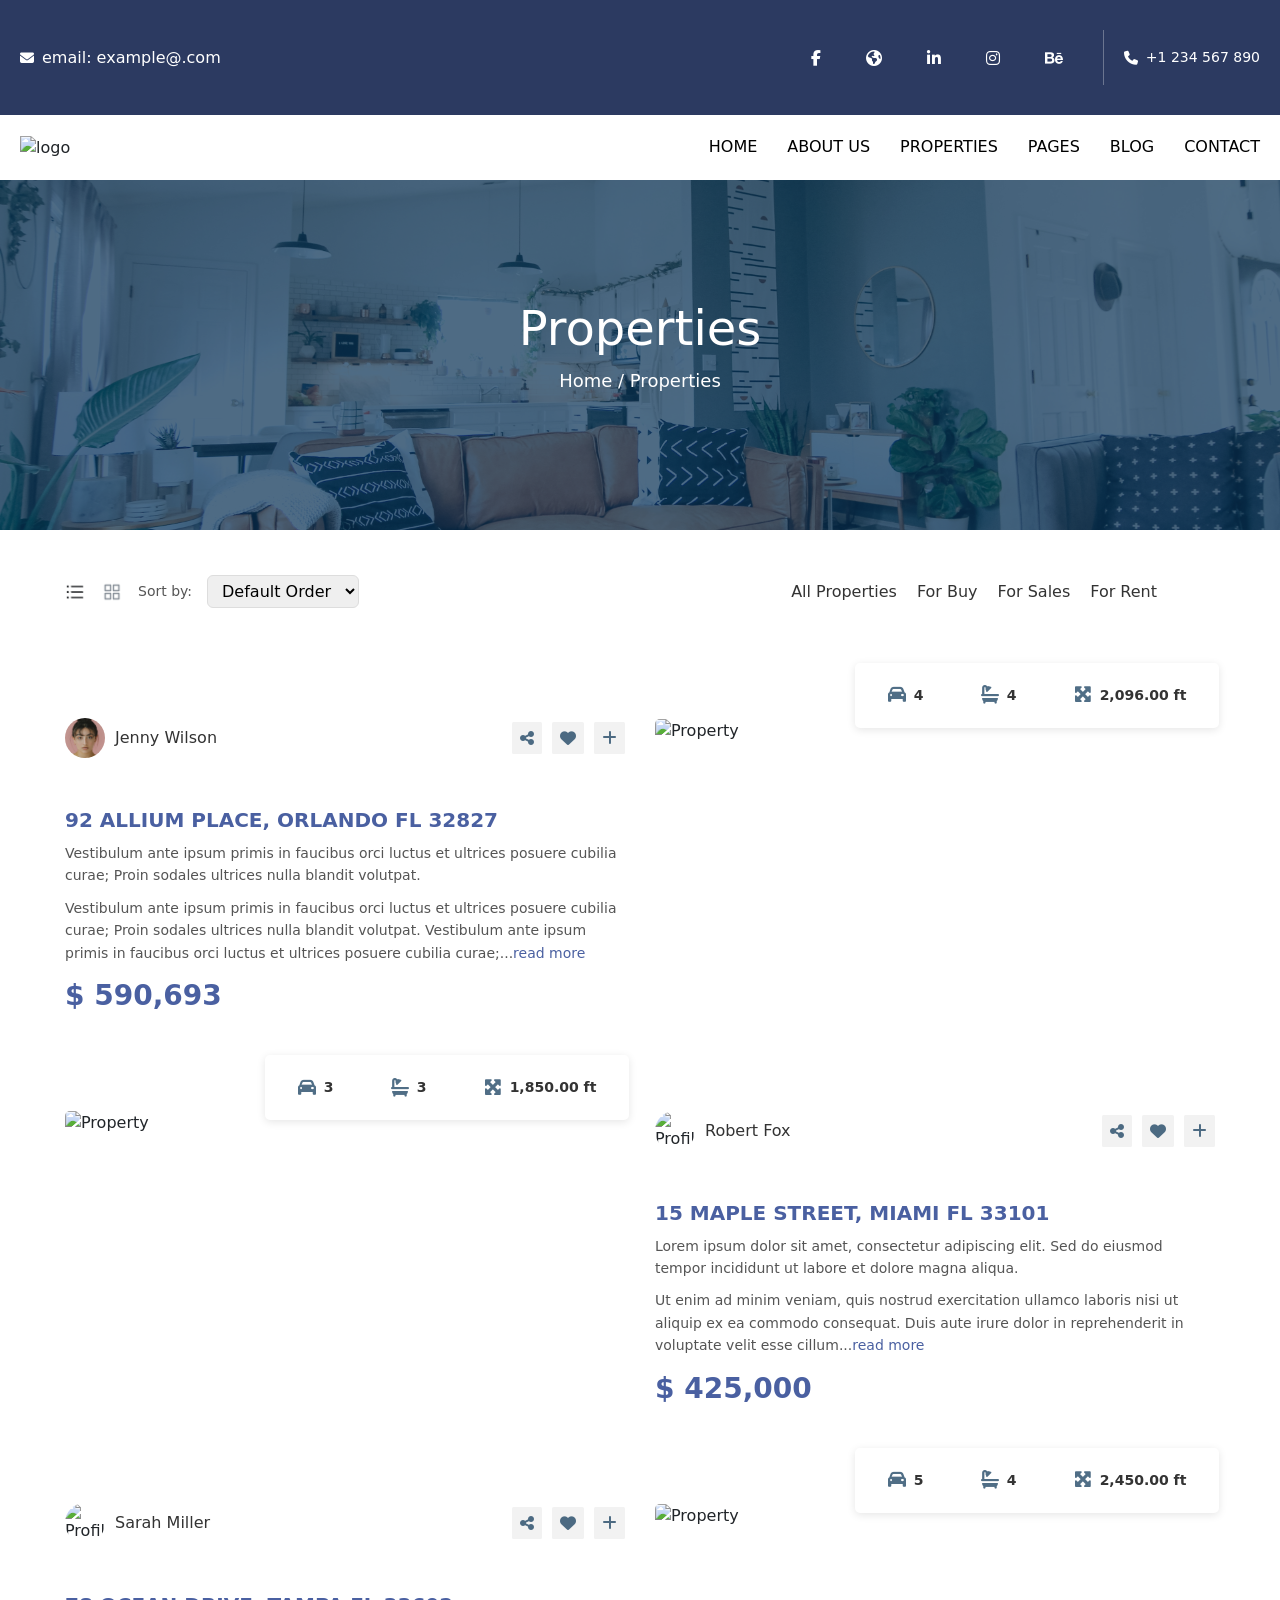
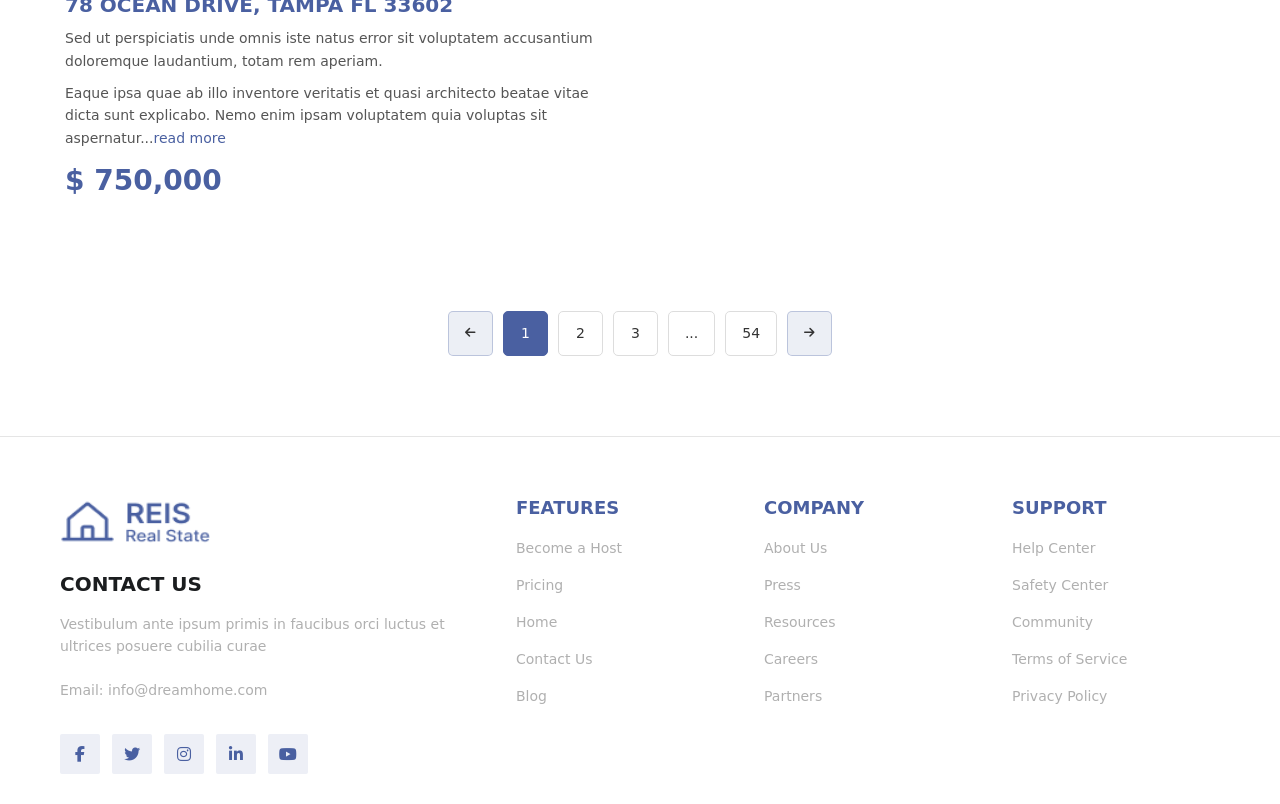
==== Propertice.html @ 722ce363 "first commit" ====
<!DOCTYPE html>
<html lang="en">
  <head>
    <meta charset="UTF-8" />
    <meta name="viewport" content="width=device-width, initial-scale=1.0" />
    <title>Responsive Navigation</title>
    <link
      rel="stylesheet"
      href="https://cdn.jsdelivr.net/npm/bootstrap@5.3.8/dist/css/bootstrap.min.css"
    />
    <link
      rel="stylesheet"
      href="https://cdnjs.cloudflare.com/ajax/libs/font-awesome/6.5.0/css/all.min.css"
    />
    <style>
      * {
        margin: 0;
        padding: 0;
        box-sizing: border-box;
      }

      .desk-nav {
        display: flex;
        justify-content: space-between;
        align-items: center;
        padding: 30px 20px;
        font-size: 14px;
        background-color: rgba(44, 58, 97, 1);
      }

      .desk-nav .left-content {
        display: flex;
        align-items: center;
        gap: 8px;
      }

      .desk-nav .right-content {
        display: flex;
        align-items: center;
        gap: 45px;
        margin-left: auto;
        margin-right: 20px;
      }

      .desk-nav .right-content i {
        font-size: 16px;
        color: #fff;
        cursor: pointer;
        transition: color 0.3s;
      }

      .desk-nav .right-content i:hover {
        color: #007bff;
      }

      .desk-nav .separater-line {
        height: 55px;
        width: 1px;
        background-color: rgba(255, 255, 255, 0.3);
        margin: 0 20px;
      }

      .desk-nav .phone-content {
        display: flex;
        align-items: center;
        gap: 8px;
      }

      .desk-nav h6,
      .desk-nav p {
        margin: 0;
        color: #fff;
      }

      .desk-nav i {
        color: #fff;
      }

      @media (max-width: 992px) {
        .desk-nav {
          display: none !important;
        }
      }

      @media (min-width: 993px) {
        .navbar {
          display: none !important;
        }
      }

      .sec-section {
        display: flex;
        align-items: center;
        justify-content: space-between;
        padding: 20px;
        background-color: #fff;
      }

      .sec-section .sec-sec-cont {
        list-style: none;
        display: flex;
        gap: 30px;
        margin: 0;
        padding: 0;
      }

      .sec-section .sec-sec-cont a {
        text-decoration: none;
        color: #000;
      }

      @media (max-width: 992px) {
        .sec-section {
          display: none !important;
        }
      }

      .propertice {
        position: relative;
        background-image: url("images/propertyimg.jpg");
        background-size: cover;
        background-position: center;
        background-repeat: no-repeat;
        padding: 120px 20px;
        text-align: center;
        color: #fff;
        display: flex;
        align-items: center;
        justify-content: center;
      }

      .propertice::before {
        content: "";
        position: absolute;
        top: 0;
        left: 0;
        width: 100%;
        height: 100%;
        background-color: rgba(6, 48, 83, 0.7);
        z-index: 1;
      }

      .propertice .proper-content {
        position: relative;
        z-index: 2;
      }

      .propertice h2 {
        font-size: 48px;
        margin-bottom: 10px;
      }

      .propertice p {
        font-size: 18px;
      }

      .allproperty {
        display: flex;
        justify-content: space-between;
        align-items: center;
        padding: 45px 30px;
        flex-wrap: wrap;
        gap: 10px;
      }

      .allproperty .left-content {
        display: flex;
        align-items: center;
        gap: 15px;
        margin-left: 34px;
      }

      .allproperty .left-content img {
        width: 22px;
        height: 22px;
        cursor: pointer;
        transition: transform 0.2s ease;
      }

      .allproperty .left-content img:hover {
        transform: scale(1.1);
      }

      .allproperty .left-content label {
        font-size: 14px;
        color: #555;
      }

      .allproperty .left-content select {
        padding: 5px 10px;
        border-radius: 6px;
        border: 1px solid #ddd;
        outline: none;
      }

      .allproperty .right-content {
        display: flex;
        gap: 20px;
        flex-wrap: wrap;
        margin-right: 93px;
      }

      .allproperty .right-content a {
        text-decoration: none;
        color: #333;
        font-weight: 500;
        transition: color 0.3s;
      }

      .allproperty .right-content a:hover {
        color: #007bff;
      }

      .segments-container {
        padding: 40px;
      }

      .segments {
        display: flex;
        justify-content: center;
        margin-bottom: 40px;
      }

      .segment-card {
        display: flex;
        justify-content: space-between;
        align-items: flex-start;
        padding: 25px;
        gap: 30px;
        max-width: 1200px;
        width: 100%;
      }

      .segment-left,
      .segment-right {
        flex: 1;
      }

      .top {
        display: flex;
        justify-content: space-between;
        align-items: center;
        margin-bottom: 15px;
      }

      .profile {
        display: flex;
        align-items: center;
        gap: 10px;
      }

      .profile img {
        width: 40px;
        height: 40px;
        border-radius: 50%;
        object-fit: cover;
      }

      .profile span {
        font-weight: 500;
        color: #333;
      }

      .icons {
        display: flex;
        gap: 10px;
      }

      .icons i {
        font-size: 16px;
        background: #f2f2f2;
        padding: 8px;
        border-radius: 5%;
        cursor: pointer;
        transition: 0.3s;
        color: rgba(6, 48, 83, 0.7);
      }

      .content h2 {
        font-size: 20px;
        font-weight: 600;
        margin-top: 50px;
        margin-bottom: 10px;
        color: rgba(74, 96, 161, 1);
      }

      .content p {
        font-size: 14px;
        color: #555;
        line-height: 1.6;
        margin-bottom: 10px;
      }

      .content .readmore {
        color: rgba(74, 96, 161, 1);
        cursor: pointer;
        font-weight: 500;
      }

      .content .readmore:hover {
        text-decoration: underline;
      }

      .content h1 {
        color: rgba(74, 96, 161, 1);
        font-size: 28px;
        font-weight: 700;
        margin-top: 15px;
      }

      .segment-2 {
        position: relative;
      }

      .segment-2 img {
        width: 90%;
        height: 350px;
        border-radius: 5px;
        object-fit: cover;
      }

      .p-1 {
        width: 65%;
        height: 65px;
        display: flex;
        justify-content: space-around;
        margin-top: -80px;
        padding: 15px;
        background-color: #fff;
        border-radius: 5px;
        box-shadow: 0 2px 8px rgba(0, 0, 0, 0.1);
        position: relative;
        z-index: 1;
        margin-left: 200px;
        margin-right: 20px;
      }

      .i-1 {
        display: flex;
        align-items: center;
        gap: 8px;
        color: #333;
      }

      .i-1 i {
        color: rgba(6, 48, 83, 0.7);
        font-size: 18px;
      }

      .i-1 h3 {
        font-size: 14px;
        font-weight: 600;
        margin: 0;
      }

      .navigation-button {
        display: flex;
        justify-content: center;
        align-items: center;
        gap: 10px;
        padding: 40px 20px;
        margin-top: 20px;
      }

      .navigation-button button {
        padding: 12px 16px;
        border: 1px solid #ddd;
        background-color: #fff;
        color: #333;
        cursor: pointer;
        border-radius: 5px;
        font-size: 14px;
        font-weight: 500;
        transition: all 0.3s ease;
        min-width: 45px;
        height: 45px;
        display: flex;
        align-items: center;
        justify-content: center;
      }

      .navigation-button button:hover {
        background-color: rgba(74, 96, 161, 1);
        color: #fff;
        border-color: rgba(74, 96, 161, 1);
      }

      .navigation-button button:first-child,
      .navigation-button button:last-child {
        background-color: rgba(74, 96, 161, 0.1);
        border-color: rgba(74, 96, 161, 0.3);
      }

      .navigation-button button i {
        font-size: 12px;
      }

      .navigation-button button:nth-child(2) {
        background-color: rgba(74, 96, 161, 1);
        color: #fff;
        border-color: rgba(74, 96, 161, 1);
      }

      @media (max-width: 768px) {
        .allproperty {
          padding: 30px 20px;
          flex-direction: column;
          align-items: flex-start;
        }

        .allproperty .left-content {
          margin-left: 0;
          width: 100%;
          justify-content: flex-start;
        }

        .allproperty .right-content {
          margin-right: 0;
          margin-top: 15px;
          width: 100%;
        }

        .segments {
          padding: 20px 0;
        }

        .segment-card {
          flex-direction: column;
          padding: 15px;
          gap: 20px;
        }

        .segment-card.reverse {
          flex-direction: column;
        }

        .segment-card .segment-left {
          order: 1;
        }

        .segment-card .segment-right {
          order: 2;
        }

        .segment-card.reverse .reverse-left {
          order: 2;
        }

        .segment-card.reverse .reverse-right {
          order: 1;
        }

        .segment-left,
        .segment-right {
          width: 100%;
        }

        .content h2 {
          font-size: 18px;
          margin-top: 30px;
        }

        .content h1 {
          font-size: 24px;
        }

        .segment-2 img {
          width: 100%;
          height: 300px;
        }

        .p-1 {
          width: 80%;
          margin-left: auto;
          margin-right: auto;
          left: 10%;
          margin-top: -60px;
        }

        .i-1 h3 {
          font-size: 12px;
        }

        .i-1 i {
          font-size: 16px;
        }
      }

      @media (max-width: 480px) {
        .segments-container {
          padding: 15px 10px;
        }

        .allproperty {
          padding: 20px 15px;
        }

        .allproperty .left-content {
          display: flex;
          flex-direction: row;
          flex-wrap: nowrap;
          align-items: center;
          gap: 8px;
          width: 100%;
        }

        .allproperty .left-content img {
          width: 20px;
          height: 20px;
          flex-shrink: 0;
        }

        .allproperty .left-content label {
          font-size: 12px;
          white-space: nowrap;
          flex-shrink: 0;
          margin: 0;
        }

        .allproperty .left-content select {
          width: 40%;
          font-size: 12px;
          padding: 10px 8px;
          border: none;
          border-radius: 4px;
          flex-shrink: 0;
        }

        .allproperty .right-content {
          display: none;
        }

        .segment-card {
          padding: 10px;
        }

        .top {
          flex-direction: column;
          align-items: flex-start;
          gap: 10px;
        }

        .icons {
          align-self: flex-end;
          margin-top: -30px;
        }

        .profile img {
          width: 35px;
          height: 35px;
        }

        .profile span {
          font-size: 14px;
        }

        .content h2 {
          font-size: 16px;
          margin-top: 20px;
        }

        .content p {
          font-size: 13px;
        }

        .content h1 {
          font-size: 22px;
        }

        .segment-2 img {
          height: 250px;
        }

        .p-1 {
          width: 80%;
          height: 50px;
          padding: 10px;
          margin-top: -63px;
          left: 15%;
          gap: 5px;
        }

        .i-1 {
          flex-direction: column;
          gap: 2px;
          text-align: center;
        }

        .i-1 h3 {
          font-size: 11px;
        }

        .i-1 i {
          font-size: 14px;
        }

        .icons i {
          font-size: 14px;
          padding: 6px;
        }

        .navigation-button {
          gap: 5px;
          padding: 30px 15px;
        }

        .navigation-button button {
          padding: 10px 12px;
          font-size: 12px;
          min-width: 40px;
          height: 40px;
        }

        .navigation-button button i {
          font-size: 10px;
        }
      }

      footer {
        background-color: #fff;
        color: white;
        padding: 60px 0 30px;
        width: 100%;
      }

      .footer-wrapper {
        display: grid;
        grid-template-columns: 2fr 1fr 1fr 1fr;
        gap: 40px;
        max-width: 1200px;
        margin: 0 auto;
        padding: 0 20px;
      }

      .first-c {
        display: flex;
        flex-direction: column;
        gap: 15px;
      }

      .first-c img {
        width: 150px;
        height: 50px;
        margin-bottom: 10px;
        border-radius: 5px;
      }

      .first-c h2 {
        font-size: 20px;
        font-weight: 600;
        text-transform: uppercase;
        margin-bottom: 5px;
        color: rgba(27, 29, 31, 1);
      }

      .first-c h4 {
        font-size: 16px;
        font-weight: 600;
        margin: -20px 0;
      }

      .first-c h5 {
        font-size: 14px;
        font-weight: 400;
        line-height: 1.6;
        color: #b0b0b0;
        margin: 3px 0;
      }

      .social-icons {
        display: flex;
        gap: 12px;
        margin-top: 15px;
      }

      .social-icon {
        width: 40px;
        height: 40px;
        border-radius: 5%;
        background: rgba(237, 239, 246, 1);
        display: flex;
        align-items: center;
        justify-content: center;
        cursor: pointer;
        transition: all 0.3s ease;
      }

      .social-icon i {
        font-size: 16px;
        color: rgba(74, 96, 161, 1);
      }

      .second-c {
        display: flex;
        flex-direction: column;
        gap: 12px;
      }

      .second-c h2 {
        font-size: 18px;
        font-weight: 600;
        margin-bottom: 10px;
        text-transform: uppercase;
        color: #4a60a1;
      }

      .second-c h5 {
        font-size: 14px;
        font-weight: 400;
        color: #b0b0b0;
        cursor: pointer;
        transition: color 0.3s ease;
      }

      .second-c h5:hover {
        color: #3498db;
        padding-left: 5px;
      }

      @media (max-width: 992px) {
        .footer-wrapper {
          grid-template-columns: 1fr 1fr;
          gap: 30px;
        }
      }

      @media (max-width: 768px) {
        .footer-wrapper {
          grid-template-columns: 1fr;
          gap: 40px;
        }

        .first-c {
          order: 4;
          text-align: center;
          align-items: center;
        }

        .second-c {
          order: 1;
          text-align: center;
        }

        .social-icons {
          justify-content: center;
        }
      }

      .footer-separater-line {
        height: 1px;
        width: 100%;
        background-color: rgba(0, 0, 0, 0.1);
        margin: 0;
      }
    </style>
  </head>
  <body>
    <nav class="navbar navbar-expand-lg bg-body-tertiary">
      <div class="container-fluid">
        <a class="navbar-brand" href="#">Navbar</a>
        <button
          class="navbar-toggler"
          type="button"
          data-bs-toggle="collapse"
          data-bs-target="#navbarNav"
        >
          <span class="navbar-toggler-icon"></span>
        </button>
        <div class="collapse navbar-collapse" id="navbarNav">
          <ul class="navbar-nav">
            <li class="nav-item">
              <a class="nav-link active" href="#">Home</a>
            </li>
            <li class="nav-item"><a class="nav-link" href="#">Features</a></li>
            <li class="nav-item"><a class="nav-link" href="#">Pricing</a></li>
            <li class="nav-item"><a class="nav-link disabled">Disabled</a></li>
          </ul>
        </div>
      </div>
    </nav>

    <header class="desk-nav">
      <div class="left-content">
        <i class="fa-solid fa-envelope"></i>
        <h6>email: example@.com</h6>
      </div>
      <div class="right-content">
        <i class="fa-brands fa-facebook-f"></i>
        <i class="fa-solid fa-earth-americas"></i>
        <i class="fa-brands fa-linkedin-in"></i>
        <i class="fa-brands fa-instagram"></i>
        <i class="fa-brands fa-behance"></i>
      </div>
      <div class="separater-line"></div>
      <div class="phone-content">
        <i class="fa-solid fa-phone"></i>
        <p>+1 234 567 890</p>
      </div>
    </header>

    <div class="sec-section">
      <div class="sec-sec-img">
        <img src="images/Logo2.png" alt="logo" />
      </div>
      <ul class="sec-sec-cont">
        <li><a href="#">HOME</a></li>
        <li><a href="#">ABOUT US</a></li>
        <li><a href="#">PROPERTIES</a></li>
        <li><a href="#">PAGES</a></li>
        <li><a href="#">BLOG</a></li>
        <li><a href="#">CONTACT</a></li>
      </ul>
    </div>

    <div class="propertice">
      <div class="proper-content">
        <h2>Properties</h2>
        <p>Home / Properties</p>
      </div>
    </div>

    <div class="allproperty">
      <div class="left-content">
        <img src="images/ListBullets.png" alt="List View" />
        <img src="images/SquaresFour.png" alt="Grid View" />
        <label for="sort-select">Sort by:</label>
        <select id="sort-select">
          <option value="">Default Order</option>
        </select>
      </div>
      <div class="right-content">
        <a href="#">All Properties</a>
        <a href="#">For Buy</a>
        <a href="#">For Sales</a>
        <a href="#">For Rent</a>
      </div>
    </div>

    <div class="segments-container">
      <div class="segments">
        <div class="segment-card">
          <div class="segment-left">
            <div class="top">
              <div class="profile">
                <img src="images/girl.jpg" alt="Profile" />
                <span>Jenny Wilson</span>
              </div>
              <div class="icons">
                <i class="fa-solid fa-share-nodes"></i>
                <i class="fa-solid fa-heart"></i>
                <i class="fa-solid fa-plus"></i>
              </div>
            </div>
            <div class="content">
              <h2>92 ALLIUM PLACE, ORLANDO FL 32827</h2>
              <p>
                Vestibulum ante ipsum primis in faucibus orci luctus et ultrices
                posuere cubilia curae; Proin sodales ultrices nulla blandit
                volutpat.
              </p>
              <p>
                Vestibulum ante ipsum primis in faucibus orci luctus et ultrices
                posuere cubilia curae; Proin sodales ultrices nulla blandit
                volutpat. Vestibulum ante ipsum primis in faucibus orci luctus
                et ultrices posuere cubilia curae;...<span class="readmore"
                  >read more</span
                >
              </p>
              <h1>$ 590,693</h1>
            </div>
          </div>
          <div class="segment-right">
            <div class="segment-2">
              <div>
                <img
                  src="https://images.unsplash.com/photo-1570129477492-45c003edd2be?w=500&h=350&fit=crop"
                  alt="Property"
                />
              </div>
              <div class="p-1">
                <div class="i-1">
                  <i class="fa-solid fa-car"></i>
                  <h3>4</h3>
                </div>
                <div class="i-1">
                  <i class="fa-solid fa-bath"></i>
                  <h3>4</h3>
                </div>
                <div class="i-1">
                  <i class="fa-solid fa-maximize"></i>
                  <h3>2,096.00 ft</h3>
                </div>
              </div>
            </div>
          </div>
        </div>
      </div>

      <div class="segments">
        <div class="segment-card reverse">
          <div class="segment-left reverse-left">
            <div class="segment-2">
              <div>
                <img
                  src="https://images.unsplash.com/photo-1564013799919-ab600027ffc6?w=500&h=350&fit=crop"
                  alt="Property"
                />
              </div>
              <div class="p-1">
                <div class="i-1">
                  <i class="fa-solid fa-car"></i>
                  <h3>3</h3>
                </div>
                <div class="i-1">
                  <i class="fa-solid fa-bath"></i>
                  <h3>3</h3>
                </div>
                <div class="i-1">
                  <i class="fa-solid fa-maximize"></i>
                  <h3>1,850.00 ft</h3>
                </div>
              </div>
            </div>
          </div>
          <div class="segment-right reverse-right">
            <div class="top">
              <div class="profile">
                <img
                  src="https://images.unsplash.com/photo-1472099645785-5658abf4ff4e?w=80&h=80&fit=crop&crop=face"
                  alt="Profile"
                />
                <span>Robert Fox</span>
              </div>
              <div class="icons">
                <i class="fa-solid fa-share-nodes"></i>
                <i class="fa-solid fa-heart"></i>
                <i class="fa-solid fa-plus"></i>
              </div>
            </div>
            <div class="content">
              <h2>15 MAPLE STREET, MIAMI FL 33101</h2>
              <p>
                Lorem ipsum dolor sit amet, consectetur adipiscing elit. Sed do
                eiusmod tempor incididunt ut labore et dolore magna aliqua.
              </p>
              <p>
                Ut enim ad minim veniam, quis nostrud exercitation ullamco
                laboris nisi ut aliquip ex ea commodo consequat. Duis aute irure
                dolor in reprehenderit in voluptate velit esse cillum...<span
                  class="readmore"
                  >read more</span
                >
              </p>
              <h1>$ 425,000</h1>
            </div>
          </div>
        </div>
      </div>

      <div class="segments">
        <div class="segment-card">
          <div class="segment-left">
            <div class="top">
              <div class="profile">
                <img
                  src="https://images.unsplash.com/photo-1507003211169-0a1dd7228f2d?w=80&h=80&fit=crop&crop=face"
                  alt="Profile"
                />
                <span>Sarah Miller</span>
              </div>
              <div class="icons">
                <i class="fa-solid fa-share-nodes"></i>
                <i class="fa-solid fa-heart"></i>
                <i class="fa-solid fa-plus"></i>
              </div>
            </div>
            <div class="content">
              <h2>78 OCEAN DRIVE, TAMPA FL 33602</h2>
              <p>
                Sed ut perspiciatis unde omnis iste natus error sit voluptatem
                accusantium doloremque laudantium, totam rem aperiam.
              </p>
              <p>
                Eaque ipsa quae ab illo inventore veritatis et quasi architecto
                beatae vitae dicta sunt explicabo. Nemo enim ipsam voluptatem
                quia voluptas sit aspernatur...<span class="readmore"
                  >read more</span
                >
              </p>
              <h1>$ 750,000</h1>
            </div>
          </div>
          <div class="segment-right">
            <div class="segment-2">
              <div>
                <img
                  src="https://images.unsplash.com/photo-1560448204-e02f11c3d0e2?w=500&h=350&fit=crop"
                  alt="Property"
                />
              </div>
              <div class="p-1">
                <div class="i-1">
                  <i class="fa-solid fa-car"></i>
                  <h3>5</h3>
                </div>
                <div class="i-1">
                  <i class="fa-solid fa-bath"></i>
                  <h3>4</h3>
                </div>
                <div class="i-1">
                  <i class="fa-solid fa-maximize"></i>
                  <h3>2,450.00 ft</h3>
                </div>
              </div>
            </div>
          </div>
        </div>
      </div>

      <div class="navigation-button">
        <button><i class="fa-solid fa-arrow-left"></i></button>
        <button>1</button>
        <button>2</button>
        <button>3</button>
        <button>...</button>
        <button>54</button>
        <button><i class="fa-solid fa-arrow-right"></i></button>
      </div>
    </div>

    <div class="footer-separater-line"></div>

    <footer>
      <div class="footer-wrapper">
        <div class="first-c">
          <img src="images/logo2.png" alt="logo">
          <h2>Contact Us</h2>
          <h4>Call: +123 456 7890</h4>
          <h5>
            Vestibulum ante ipsum primis in faucibus orci luctus et ultrices
            posuere cubilia curae
          </h5>
          <h5>Email: info@dreamhome.com</h5>
          <div class="social-icons">
            <div class="social-icon">
              <i class="fa-brands fa-facebook-f"></i>
            </div>
            <div class="social-icon"><i class="fa-brands fa-twitter"></i></div>
            <div class="social-icon">
              <i class="fa-brands fa-instagram"></i>
            </div>
            <div class="social-icon">
              <i class="fa-brands fa-linkedin-in"></i>
            </div>
            <div class="social-icon"><i class="fa-brands fa-youtube"></i></div>
          </div>
        </div>

        <div class="second-c">
          <h2>Features</h2>
          <h5>Become a Host</h5>
          <h5>Pricing</h5>
          <h5>Home</h5>
          <h5>Contact Us</h5>
          <h5>Blog</h5>
        </div>

        <div class="second-c">
          <h2>Company</h2>
          <h5>About Us</h5>
          <h5>Press</h5>
          <h5>Resources</h5>
          <h5>Careers</h5>
          <h5>Partners</h5>
        </div>

        <div class="second-c">
          <h2>Support</h2>
          <h5>Help Center</h5>
          <h5>Safety Center</h5>
          <h5>Community</h5>
          <h5>Terms of Service</h5>
          <h5>Privacy Policy</h5>
        </div>
      </div>
    </footer>

    <script src="https://cdn.jsdelivr.net/npm/bootstrap@5.3.8/dist/js/bootstrap.bundle.min.js"></script>
  </body>
</html>
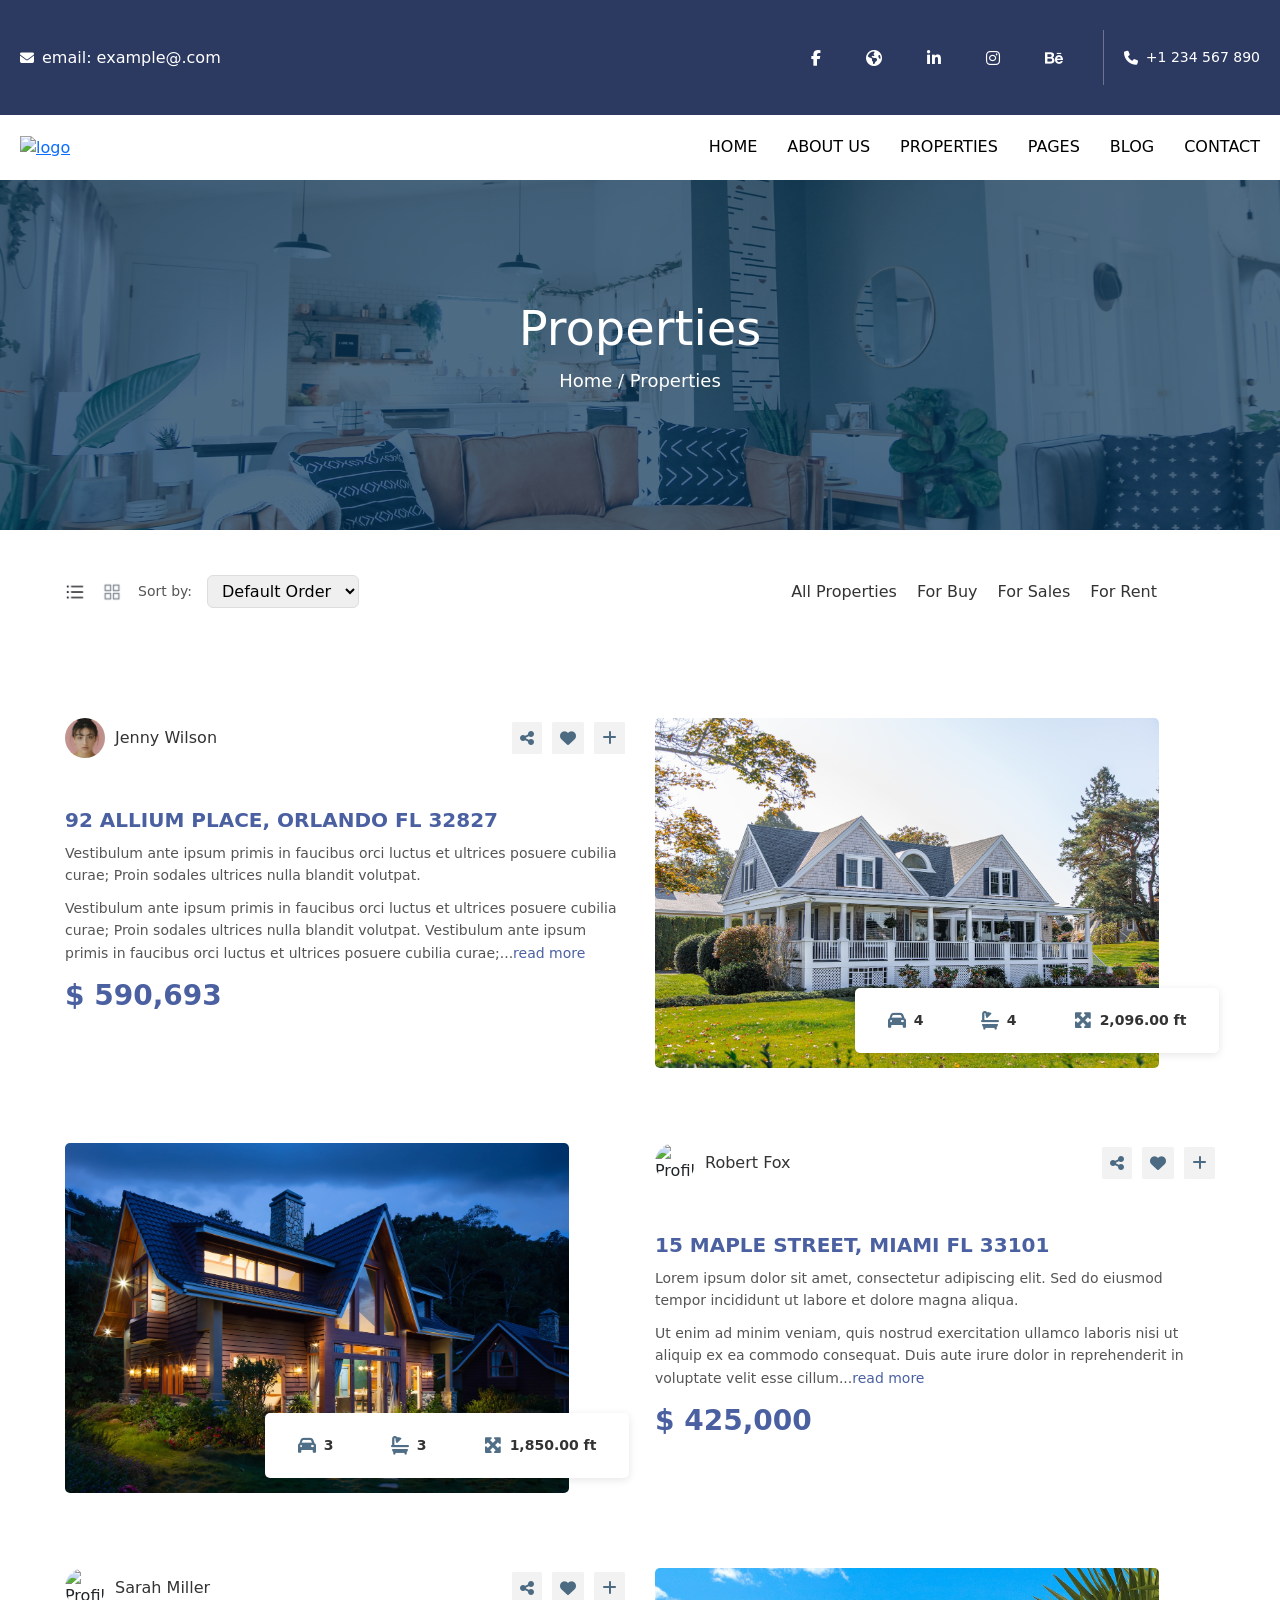
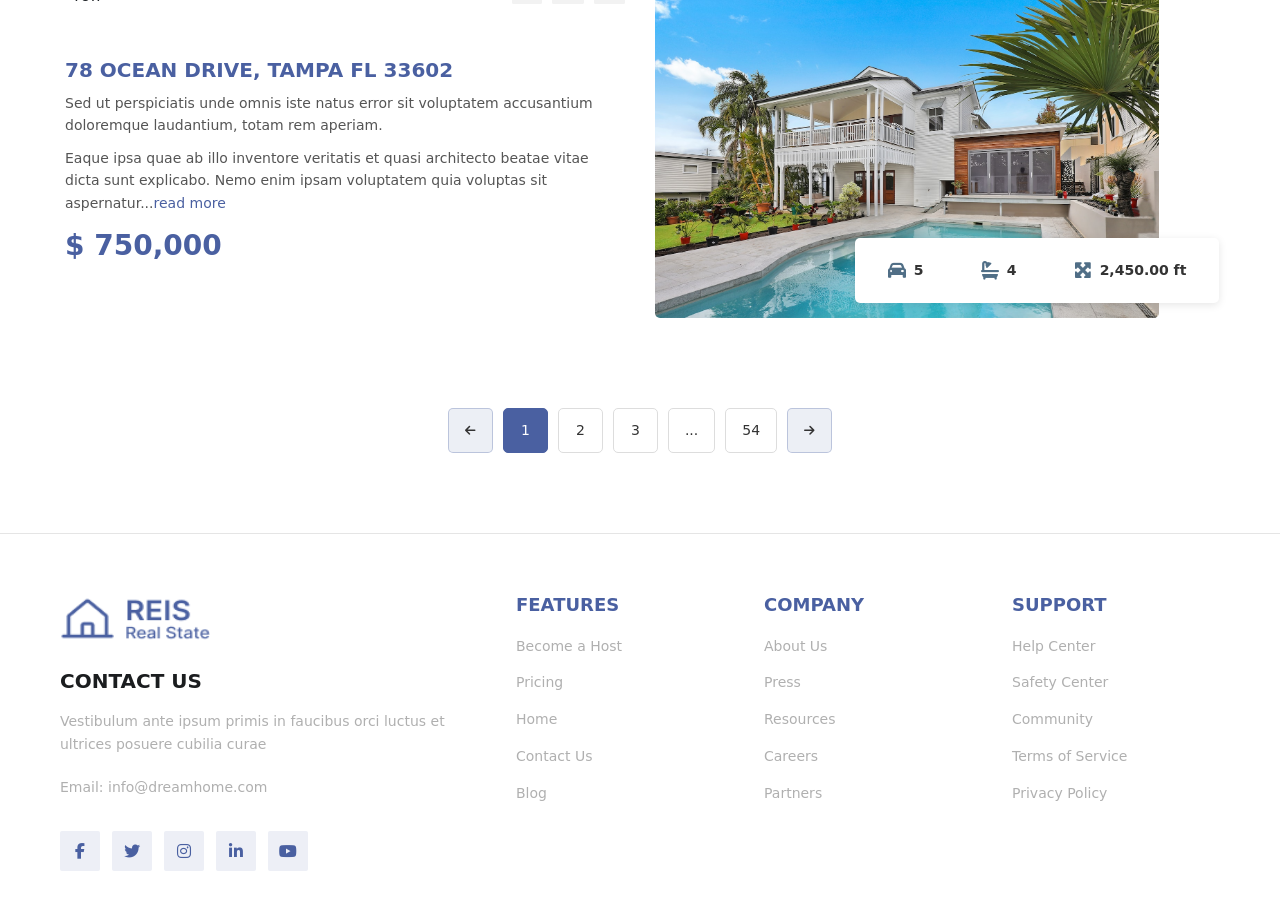
==== commit b6a32d6b: "Updated" ====
--- a/Propertice.html
+++ b/Propertice.html
@@ -800,7 +800,7 @@
 
     <div class="sec-section">
       <div class="sec-sec-img">
-        <img src="images/Logo2.png" alt="logo" />
+        <a href="index.html"><img src="images/Logo2.png" alt="logo"/></a>
       </div>
       <ul class="sec-sec-cont">
         <li><a href="#">HOME</a></li>
@@ -873,7 +873,7 @@
             <div class="segment-2">
               <div>
                 <img
-                  src="https://images.unsplash.com/photo-1570129477492-45c003edd2be?w=500&h=350&fit=crop"
+                  src="images/home3.jpg"
                   alt="Property"
                 />
               </div>
@@ -902,7 +902,7 @@
             <div class="segment-2">
               <div>
                 <img
-                  src="https://images.unsplash.com/photo-1564013799919-ab600027ffc6?w=500&h=350&fit=crop"
+                  src="images/home2.jpg"
                   alt="Property"
                 />
               </div>
@@ -994,7 +994,7 @@
             <div class="segment-2">
               <div>
                 <img
-                  src="https://images.unsplash.com/photo-1560448204-e02f11c3d0e2?w=500&h=350&fit=crop"
+                  src="images/home4.jpg"
                   alt="Property"
                 />
               </div>
@@ -1033,7 +1033,7 @@
     <footer>
       <div class="footer-wrapper">
         <div class="first-c">
-          <img src="images/logo2.png" alt="logo">
+          <a href="index.html"><img src="images/logo2.png" alt="logo"></a>
           <h2>Contact Us</h2>
           <h4>Call: +123 456 7890</h4>
           <h5>
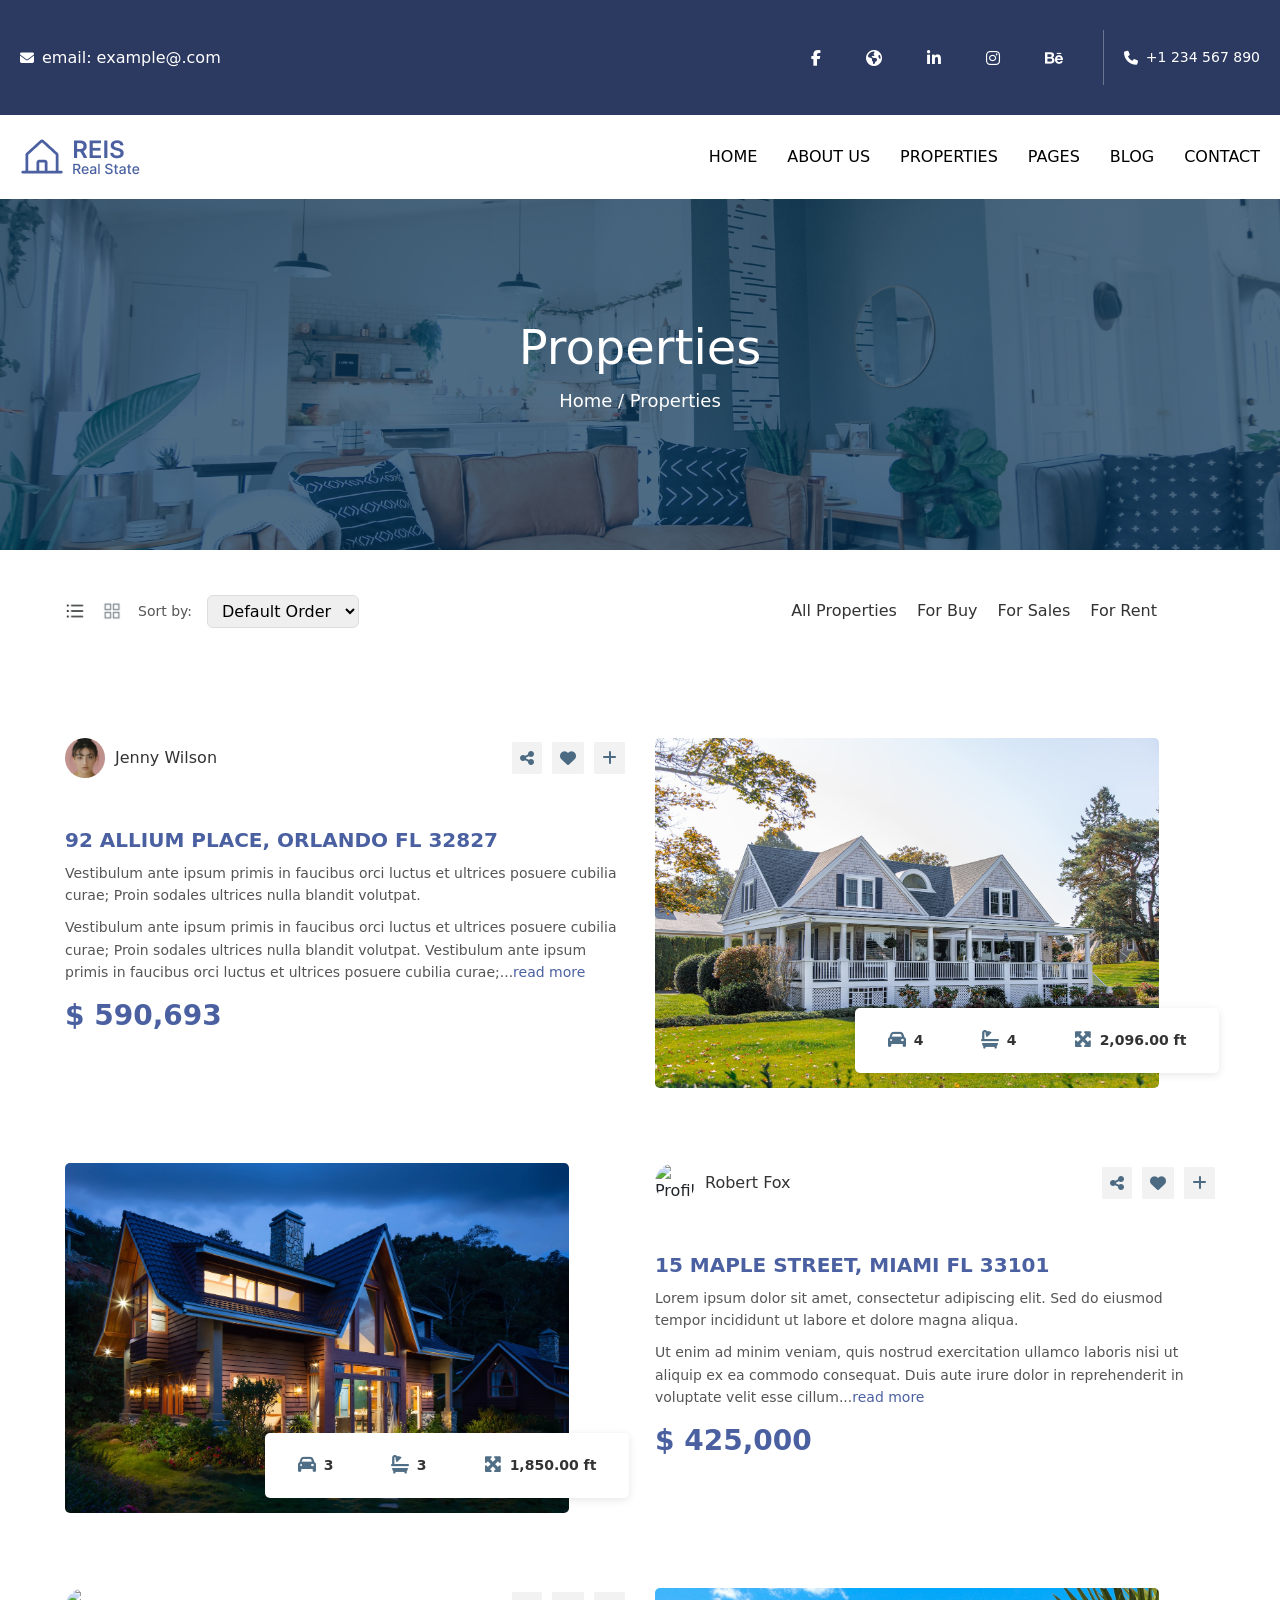
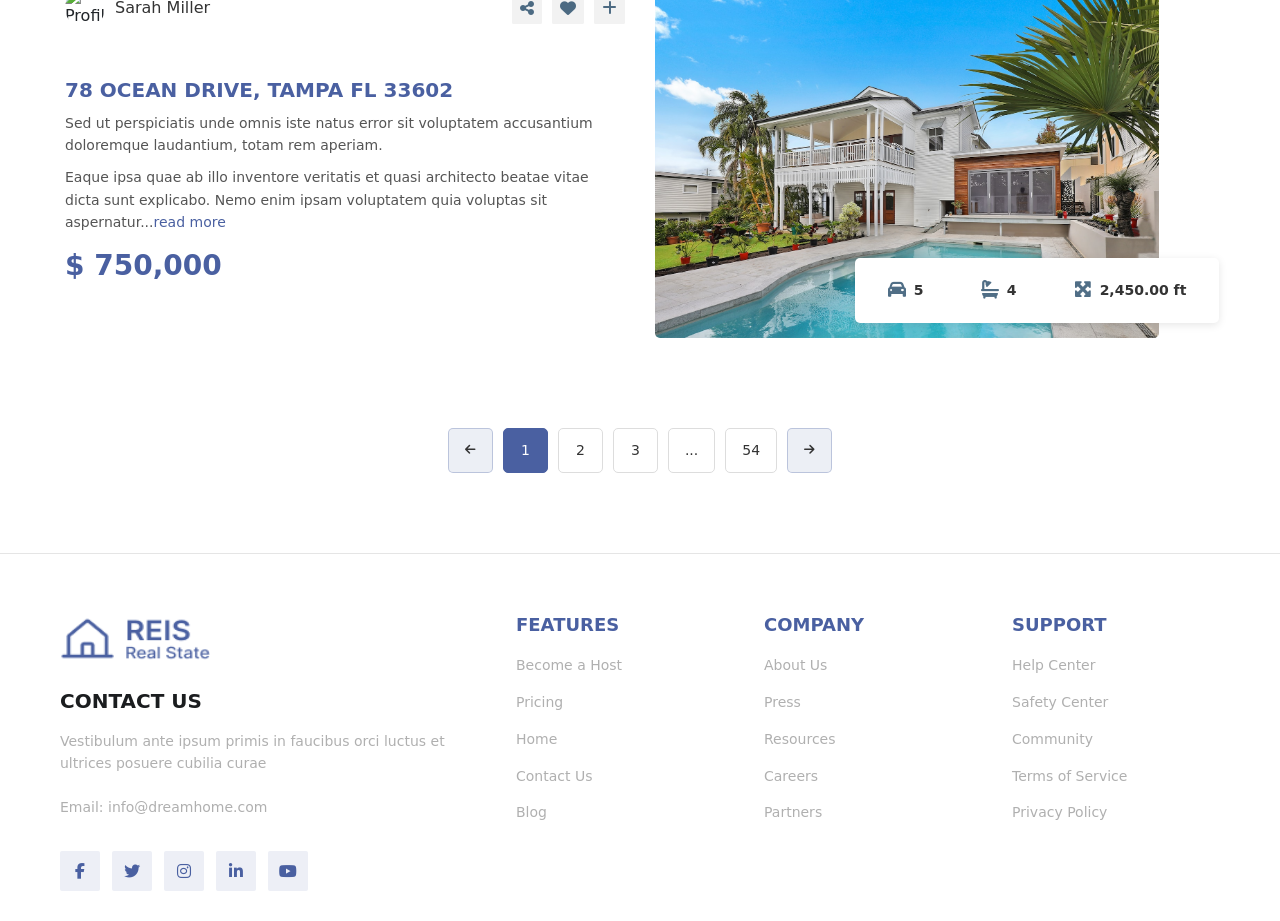
==== commit 5e42345c: "Update Propertice.html" ====
--- a/Propertice.html
+++ b/Propertice.html
@@ -800,7 +800,7 @@
 
     <div class="sec-section">
       <div class="sec-sec-img">
-        <a href="index.html"><img src="images/Logo2.png" alt="logo"/></a>
+        <a href="index.html"><img src="images/logo2.png" alt="logo"/></a>
       </div>
       <ul class="sec-sec-cont">
         <li><a href="#">HOME</a></li>
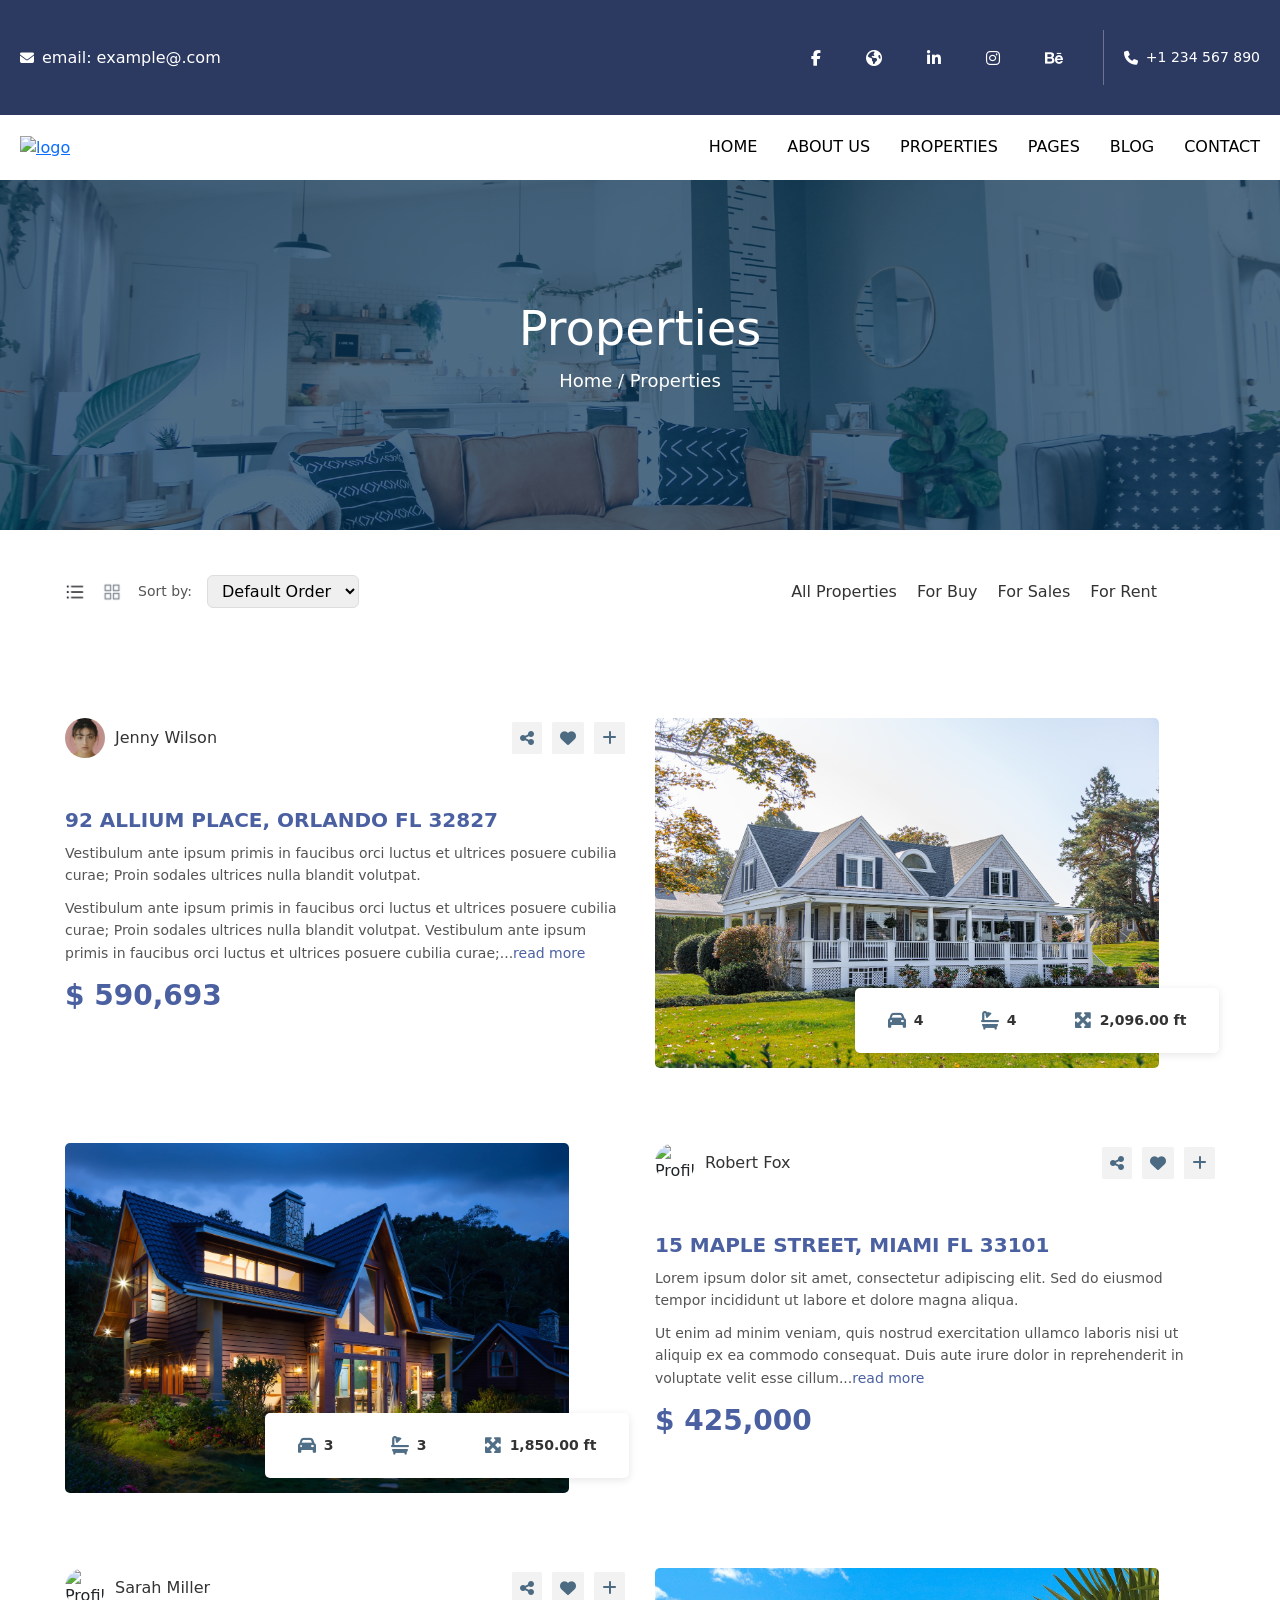
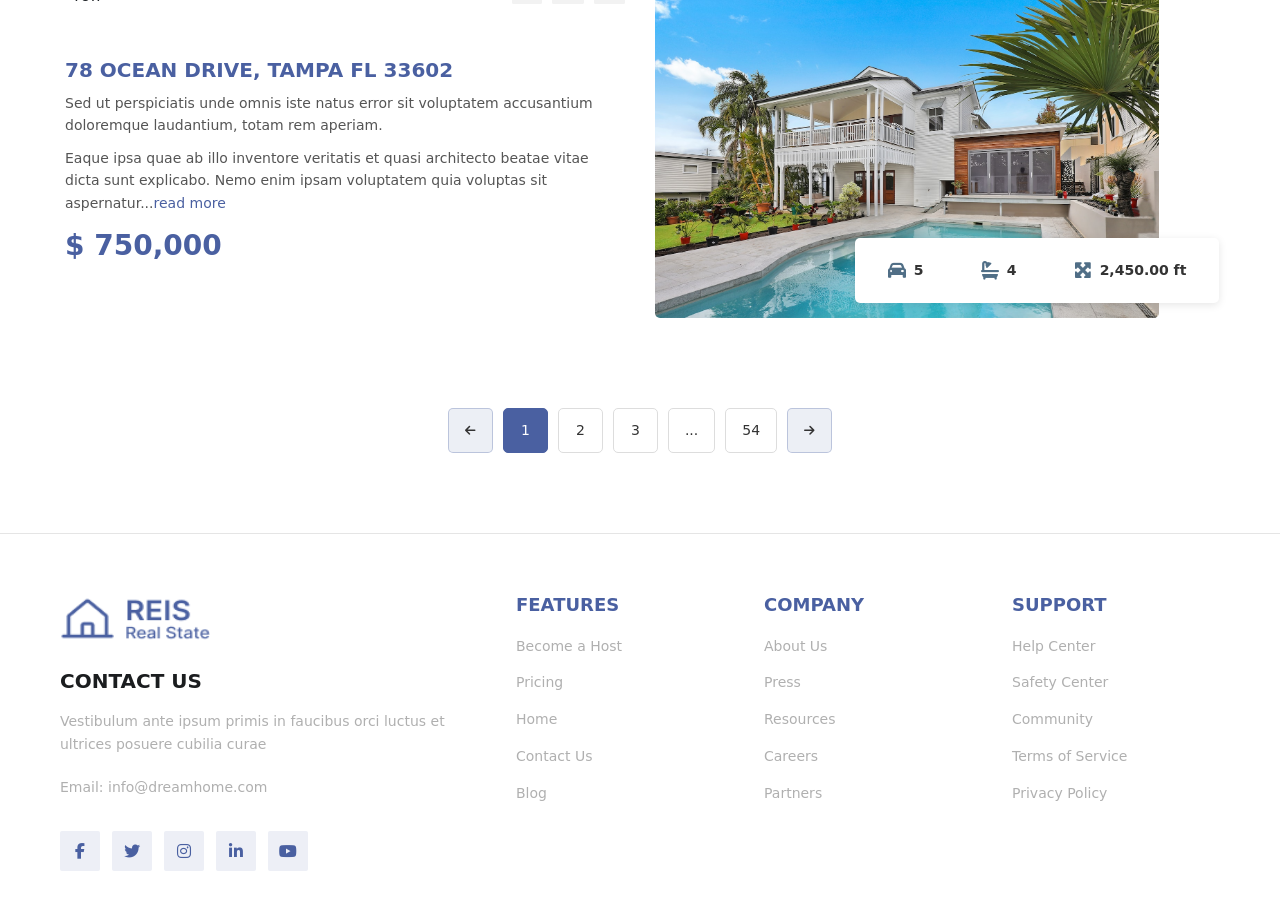
==== commit 1a5b8a92: "final" ====
--- a/Propertice.html
+++ b/Propertice.html
@@ -793,14 +793,14 @@
       </div>
       <div class="separater-line"></div>
       <div class="phone-content">
-        <i class="fa-solid fa-phone"></i>
-        <p>+1 234 567 890</p>
+          <i class="fa-solid fa-phone"></i>
+          <p>+1 234 567 890</p>
       </div>
     </header>
 
     <div class="sec-section">
       <div class="sec-sec-img">
-        <a href="index.html"><img src="images/logo2.png" alt="logo"/></a>
+        <a href="index.html"><img src="images/Logo2.png" alt="logo"/></a>
       </div>
       <ul class="sec-sec-cont">
         <li><a href="#">HOME</a></li>
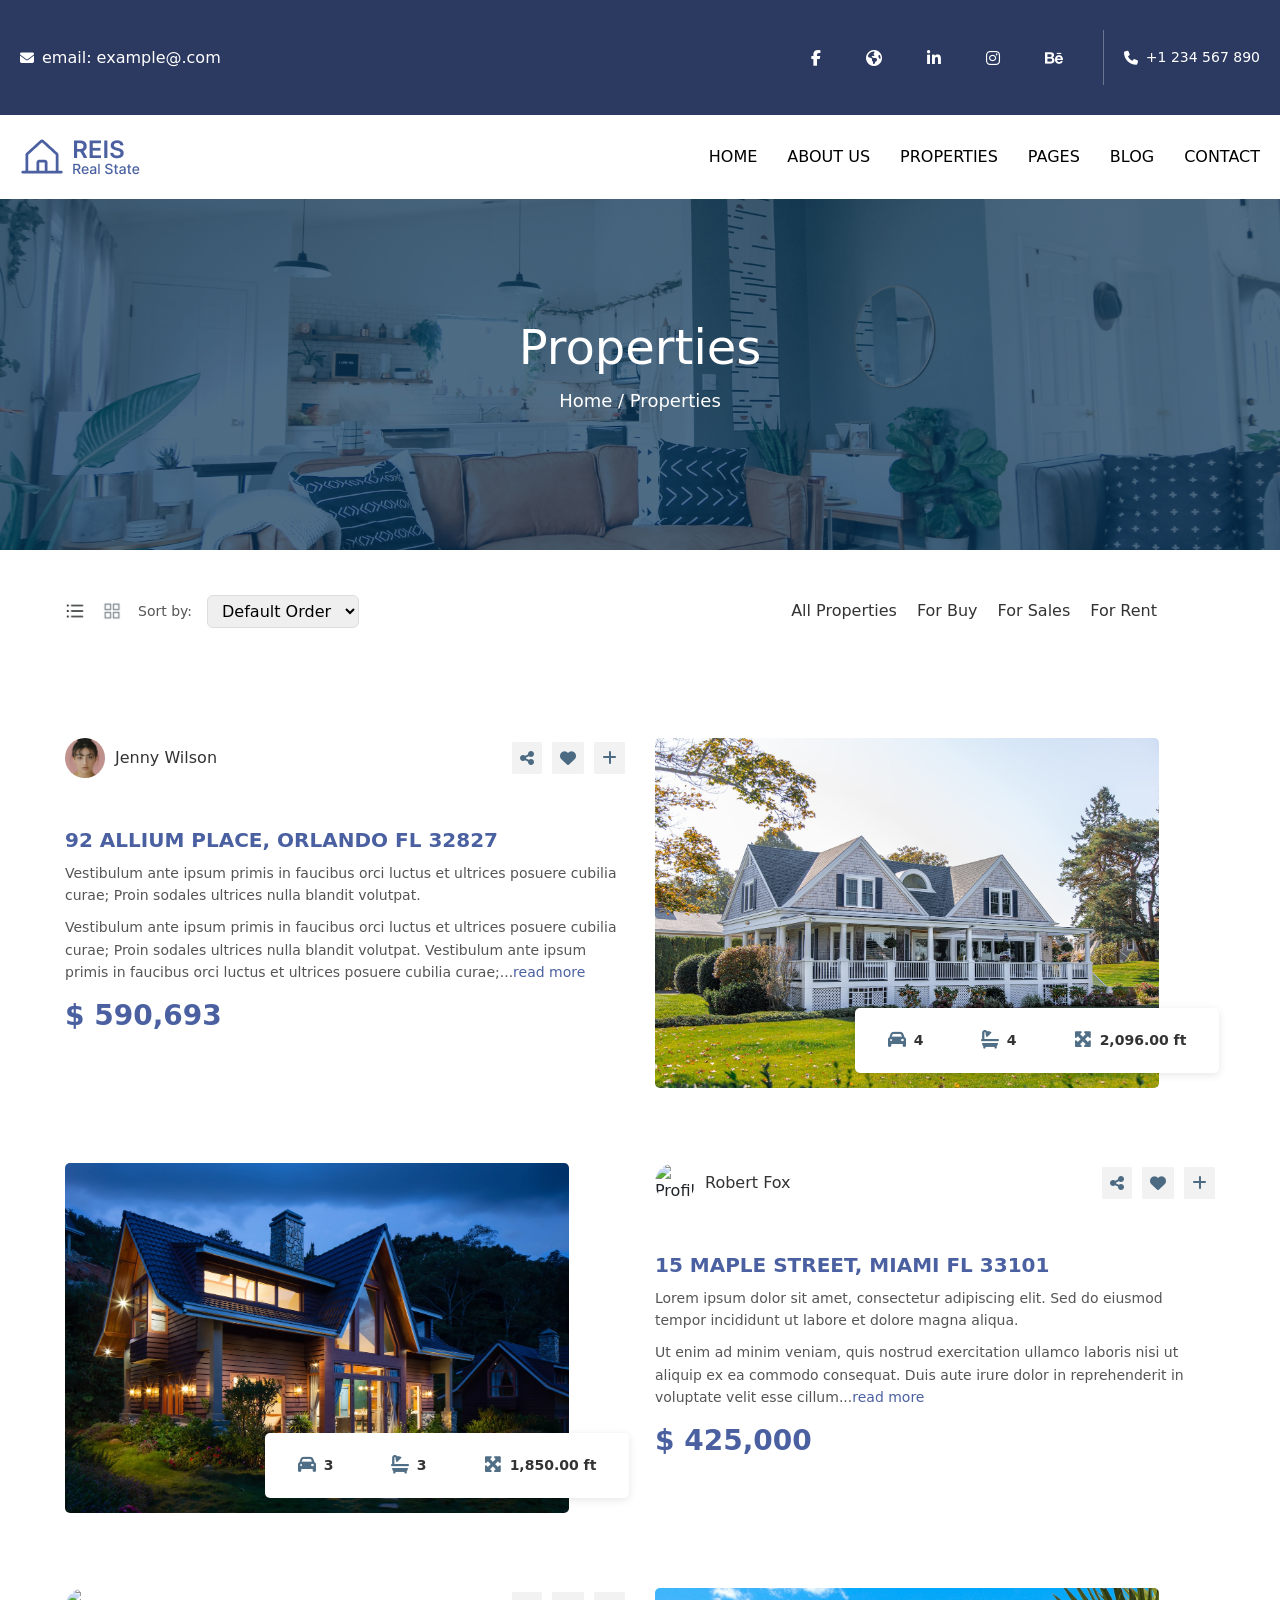
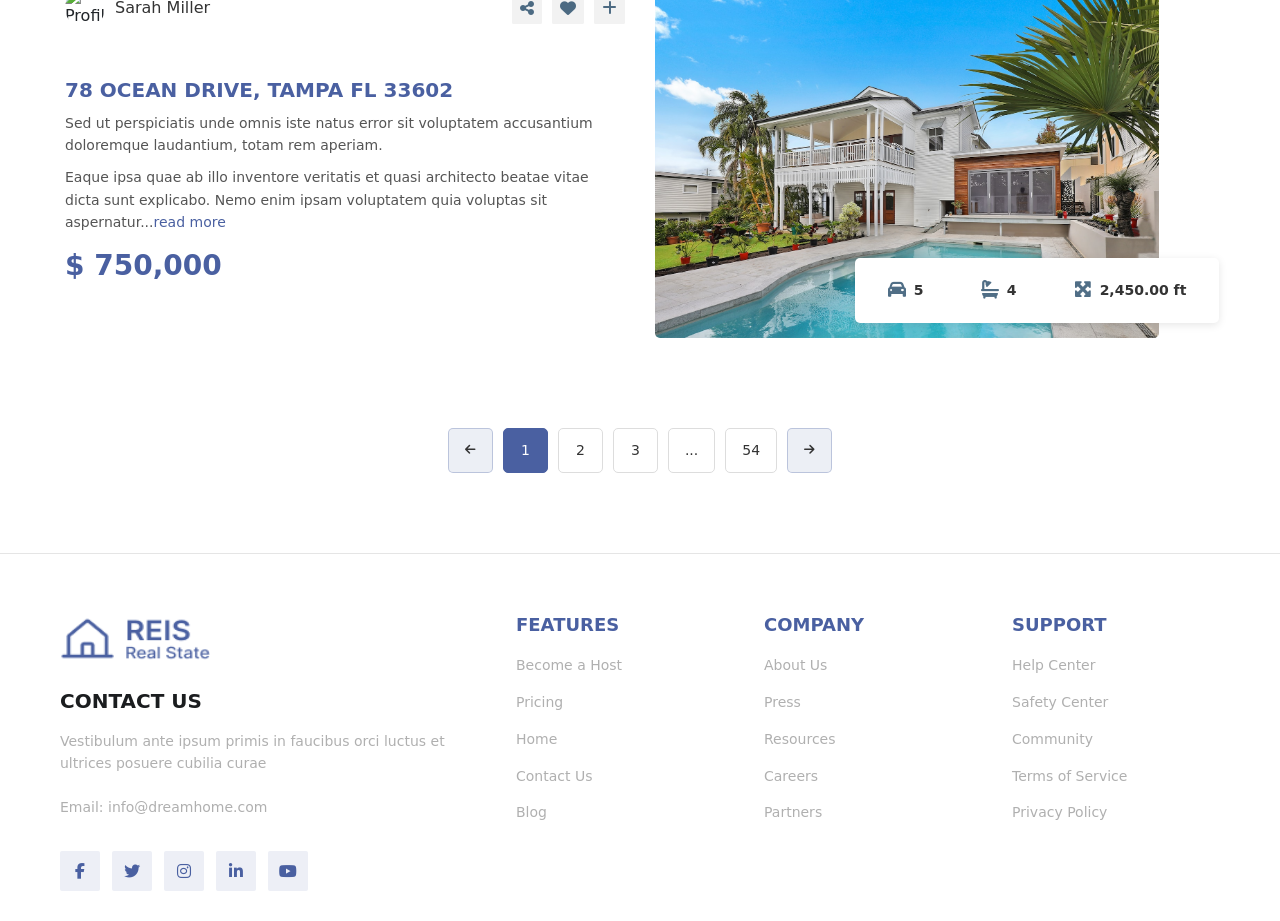
==== commit cb7aaa8f: "committing" ====
--- a/Propertice.html
+++ b/Propertice.html
@@ -800,7 +800,7 @@
 
     <div class="sec-section">
       <div class="sec-sec-img">
-        <a href="index.html"><img src="images/Logo2.png" alt="logo"/></a>
+        <a href="index.html"><img src="images/logo2.png" alt="logo"/></a>
       </div>
       <ul class="sec-sec-cont">
         <li><a href="#">HOME</a></li>
